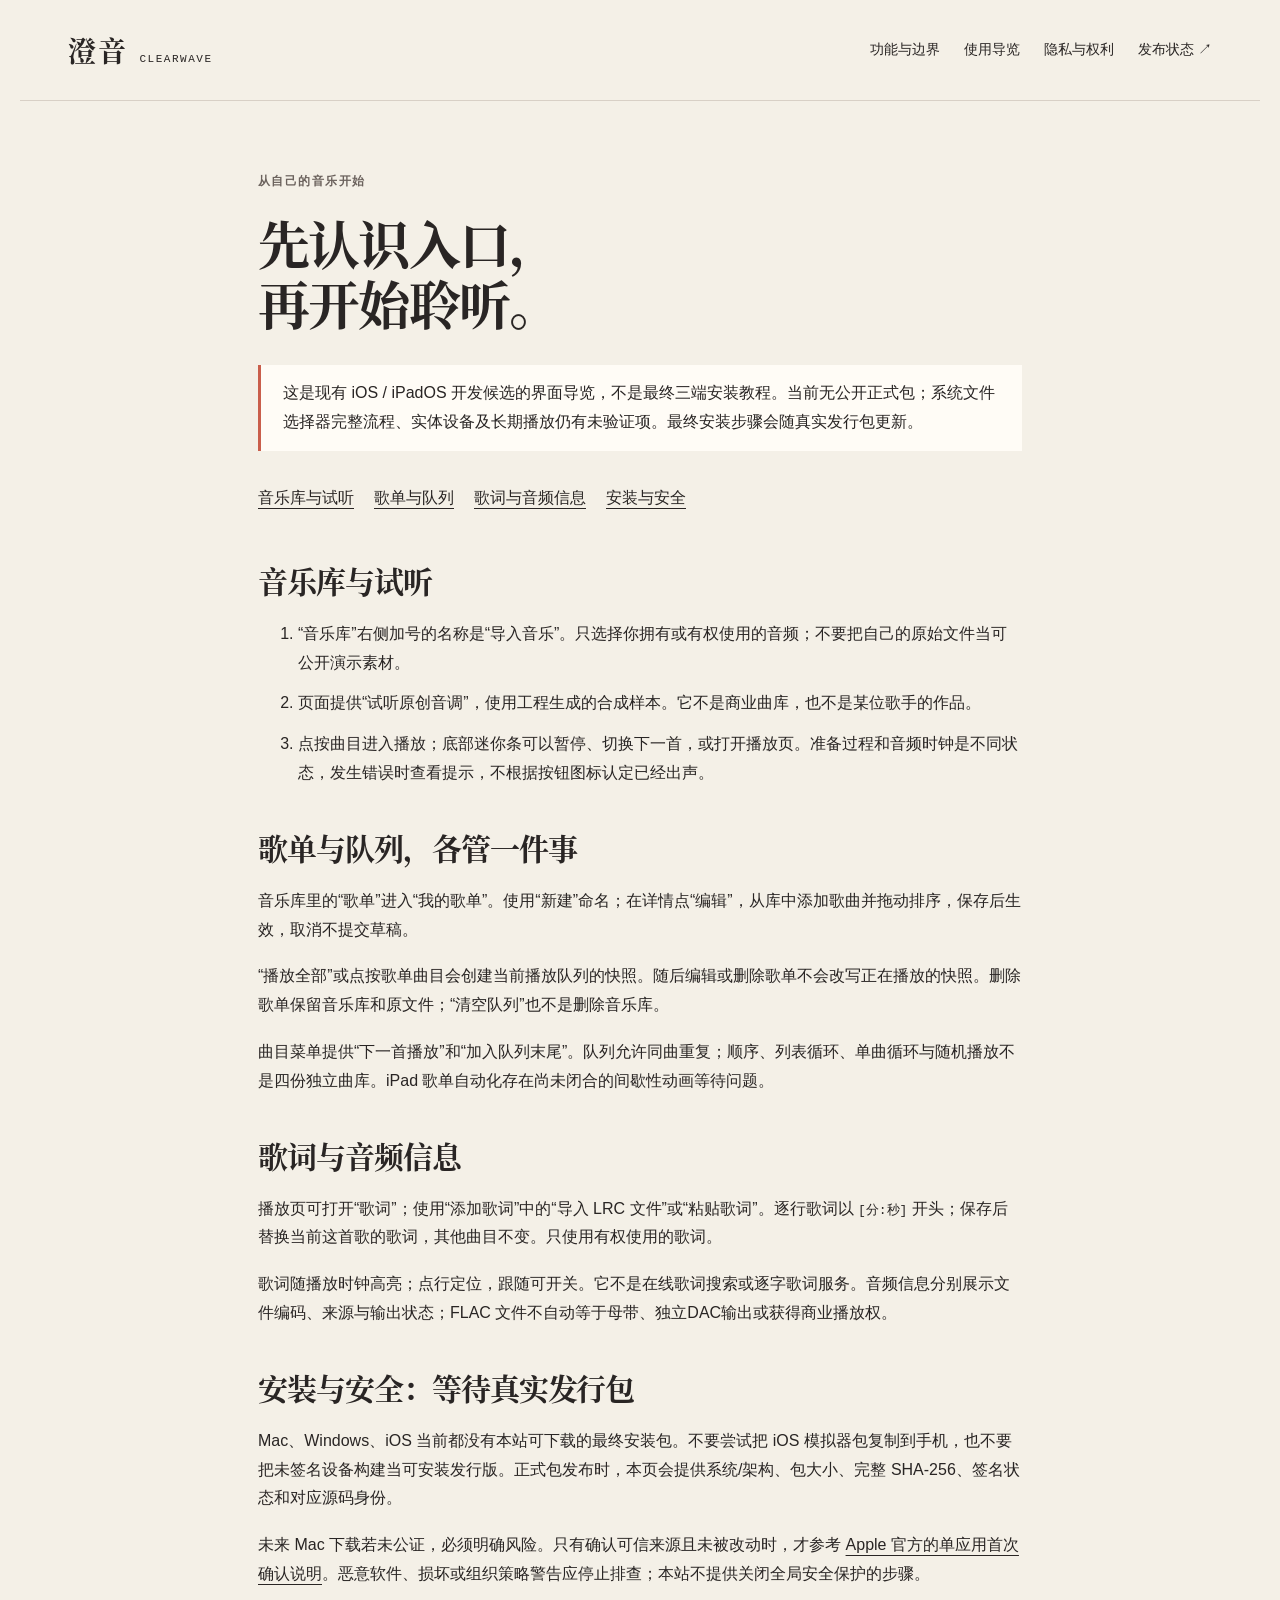
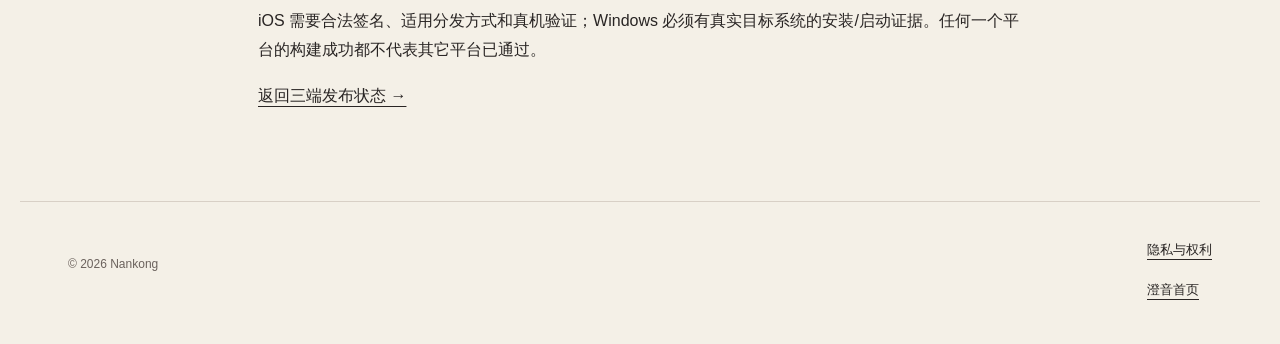
==== docs/guide.html @ 3a29a629 "Publish ClearWave website preview and explicit platform status" ====
<!doctype html>
<html lang="zh-CN"><head><meta charset="utf-8"><meta name="viewport" content="width=device-width, initial-scale=1"><title>使用导览 — 澄音音乐 ClearWave</title><link rel="stylesheet" href="style.css"></head><body>
<a class="skip" href="#main">跳到正文</a><header class="wrap header"><a class="brand" href="./">澄音<span>CLEARWAVE</span></a><nav aria-label="主导航"><a href="index.html#experience">功能与边界</a><a href="guide.html" aria-current="page">使用导览</a><a href="rights.html">隐私与权利</a><a href="index.html#downloads">发布状态 ↗</a></nav></header>
<main id="main" class="document wrap"><p class="eyebrow">从自己的音乐开始</p><h1>先认识入口，<br>再开始聆听。</h1><div class="notice"><p>这是现有 iOS / iPadOS 开发候选的界面导览，不是最终三端安装教程。当前无公开正式包；系统文件选择器完整流程、实体设备及长期播放仍有未验证项。最终安装步骤会随真实发行包更新。</p></div>
<nav class="toc" aria-label="本页目录"><a href="#library">音乐库与试听</a><a href="#playlists">歌单与队列</a><a href="#lyrics">歌词与音频信息</a><a href="#install">安装与安全</a></nav>
<h2 id="library">音乐库与试听</h2><ol><li>“音乐库”右侧加号的名称是“导入音乐”。只选择你拥有或有权使用的音频；不要把自己的原始文件当可公开演示素材。</li><li>页面提供“试听原创音调”，使用工程生成的合成样本。它不是商业曲库，也不是某位歌手的作品。</li><li>点按曲目进入播放；底部迷你条可以暂停、切换下一首，或打开播放页。准备过程和音频时钟是不同状态，发生错误时查看提示，不根据按钮图标认定已经出声。</li></ol>
<h2 id="playlists">歌单与队列，各管一件事</h2><p>音乐库里的“歌单”进入“我的歌单”。使用“新建”命名；在详情点“编辑”，从库中添加歌曲并拖动排序，保存后生效，取消不提交草稿。</p><p>“播放全部”或点按歌单曲目会创建当前播放队列的快照。随后编辑或删除歌单不会改写正在播放的快照。删除歌单保留音乐库和原文件；“清空队列”也不是删除音乐库。</p><p>曲目菜单提供“下一首播放”和“加入队列末尾”。队列允许同曲重复；顺序、列表循环、单曲循环与随机播放不是四份独立曲库。iPad 歌单自动化存在尚未闭合的间歇性动画等待问题。</p>
<h2 id="lyrics">歌词与音频信息</h2><p>播放页可打开“歌词”；使用“添加歌词”中的“导入 LRC 文件”或“粘贴歌词”。逐行歌词以 <code>[分:秒]</code> 开头；保存后替换当前这首歌的歌词，其他曲目不变。只使用有权使用的歌词。</p><p>歌词随播放时钟高亮；点行定位，跟随可开关。它不是在线歌词搜索或逐字歌词服务。音频信息分别展示文件编码、来源与输出状态；FLAC 文件不自动等于母带、独立DAC输出或获得商业播放权。</p>
<h2 id="install">安装与安全：等待真实发行包</h2><p>Mac、Windows、iOS 当前都没有本站可下载的最终安装包。不要尝试把 iOS 模拟器包复制到手机，也不要把未签名设备构建当可安装发行版。正式包发布时，本页会提供系统/架构、包大小、完整 SHA-256、签名状态和对应源码身份。</p><p>未来 Mac 下载若未公证，必须明确风险。只有确认可信来源且未被改动时，才参考 <a href="https://support.apple.com/zh-cn/102445">Apple 官方的单应用首次确认说明</a>。恶意软件、损坏或组织策略警告应停止排查；本站不提供关闭全局安全保护的步骤。</p><p>iOS 需要合法签名、适用分发方式和真机验证；Windows 必须有真实目标系统的安装/启动证据。任何一个平台的构建成功都不代表其它平台已通过。</p>
<p><a href="index.html#downloads">返回三端发布状态 →</a></p></main><footer class="wrap footer"><p>© 2026 Nankong</p><div><a href="rights.html">隐私与权利</a><a href="./">澄音首页</a></div></footer></body></html>
---- docs/style.css ----
@font-face{font-family:ClearWaveTitle;src:url('fonts/ClearWaveTitle-Bold.woff2') format('woff2');font-weight:700;font-style:normal;font-display:swap}
:root{--paper:#f4f0e7;--ink:#292524;--coral:#c95e4b;--muted:#6b625d;--surface:#fffcf6;--line:#d8d0c6;--deep:#292524}
*{box-sizing:border-box}html{scroll-behavior:smooth;scroll-padding-top:36px}body{margin:0;background:var(--paper);color:var(--ink);font-family:-apple-system,BlinkMacSystemFont,"PingFang SC","Microsoft YaHei",sans-serif;font-size:16px;line-height:1.8}a{color:inherit;text-decoration-thickness:1px;text-underline-offset:5px}a:hover{color:#a94030}a:focus-visible,summary:focus-visible{outline:3px solid var(--coral);outline-offset:5px}img{display:block;max-width:100%;height:auto}h1,h2,h3,.brand{font-family:ClearWaveTitle,"Songti SC",serif;font-weight:700;line-height:1.3;letter-spacing:-.035em}h1,h2,h3,p,figure{margin:0}h1{font-size:clamp(76px,8vw,120px);line-height:1.16;margin:28px 0}h1 em{font-style:normal;color:var(--coral)}h2{font-size:clamp(34px,4.2vw,58px);margin-bottom:24px}h3{font-size:25px;margin-bottom:20px}p+p{margin-top:16px}.wrap{max-width:1240px;padding-inline:48px;margin:auto}.header{display:flex;justify-content:space-between;gap:24px;align-items:center;padding-block:28px;border-bottom:1px solid var(--line)}.brand{display:flex;align-items:baseline;gap:12px;font-size:28px;white-space:nowrap;text-decoration:none;letter-spacing:.06em}.brand span{font-family:ui-monospace,monospace;font-size:11px;font-weight:500;letter-spacing:.14em}.header nav{display:flex;gap:24px;align-items:center;font-size:14px}.header nav a{text-decoration:none;min-height:44px;display:inline-flex;align-items:center}.nav-status{border-bottom:1px solid var(--coral)}.skip{position:absolute;left:16px;top:-100px;background:var(--surface);padding:12px;z-index:10}.skip:focus{top:12px}.hero{display:grid;grid-template-columns:1.05fr .85fr;gap:72px;align-items:center;padding-block:64px 90px}.eyebrow,.label{font-size:12px;letter-spacing:.12em;font-weight:600}.eyebrow{color:var(--muted)}.dot{display:inline-block;width:7px;height:7px;background:var(--coral);border-radius:50%;vertical-align:middle;margin-right:8px}.lead{font-size:24px;line-height:1.6;margin-bottom:20px}.intro{color:var(--muted);max-width:380px}.actions{display:flex;gap:26px;align-items:center;flex-wrap:wrap;margin-top:32px}.button{display:inline-flex;gap:32px;align-items:center;min-height:52px;padding:12px 24px;background:var(--coral);color:#fff;text-decoration:none;border-radius:2px}.button:hover{background:#a94030;color:white}.text-link{font-size:14px}.hero-note{margin-top:30px;font-size:12px;color:var(--muted)}.hero-visual{max-width:390px;justify-self:end;transform:rotate(2deg);box-shadow:0 28px 46px #29252414}.hero-visual img{width:100%}.hero-visual figcaption{position:relative;font-size:11px;padding:14px 20px;background:var(--surface);line-height:1.6}.section-head{max-width:620px;margin-bottom:44px}.section-head .eyebrow{margin-bottom:20px}.section-head>p:last-child{color:var(--muted)}.experience{padding-block:40px 96px}.feature-grid{display:grid;grid-template-columns:1fr 1fr;gap:0 64px}.feature-grid article{padding-block:32px;border-top:1px solid var(--line)}.feature-grid .label{color:var(--coral);margin-bottom:16px}.feature-grid p:not(.label){max-width:470px}.feature-grid small{display:block;color:var(--muted);margin-top:16px;font-size:12px}.boundary{border-left:3px solid var(--coral);padding:12px 28px;margin-top:30px}.boundary h3{font-size:22px;margin-bottom:10px}.boundary p{color:var(--muted);font-size:14px;max-width:940px}.platforms{background:var(--deep);color:var(--surface);padding-block:88px}.platforms .eyebrow,.platforms .section-head>p:last-child{color:#c9c0b6}.platform-grid{display:grid;grid-template-columns:repeat(3,1fr);gap:28px}.platform-grid article{padding:26px 0;border-top:1px solid #796e65}.platform-grid .label{color:#dca28e;margin-bottom:18px}.platform-grid h3{font-size:30px;margin-bottom:14px}.status{display:inline-block;padding:2px 12px;border:1px solid #928374;font-size:12px;margin-bottom:20px;border-radius:30px}.platform-grid article>p:not(.label):not(.unavailable){font-size:14px;color:#d1c7bc;min-height:102px}.platform-grid dl{font-size:12px;border-top:1px solid #5e534b;margin-top:20px;padding-top:12px}.platform-grid dt{color:#b7aa9c}.platform-grid dd{margin:0 0 12px;overflow-wrap:anywhere}.unavailable{font-size:14px;border-bottom:1px solid #6a5f55;padding-bottom:18px;margin-top:24px;color:#dfad98}.release-note{border-top:1px solid #6a5f55;padding-top:28px;margin-top:22px}.release-note h3{font-size:22px;margin-bottom:14px}.release-note p{max-width:900px;color:#d1c7bc;font-size:14px;margin-bottom:20px}.platforms a:hover{color:#f9c4af}.media{display:grid;grid-template-columns:1fr 1fr;gap:80px;padding-block:90px}.media-copy p{color:var(--muted);font-size:14px}.media-copy a{display:inline-flex;min-height:44px;align-items:center;margin-top:14px}.faq{padding-bottom:90px}.faq details{border-top:1px solid var(--line);padding-block:18px}.faq summary{cursor:pointer;min-height:44px;align-content:center}.faq details p{max-width:860px;color:var(--muted);font-size:14px;padding:12px 24px}.footer{border-top:1px solid var(--line);padding-block:36px;display:flex;justify-content:space-between;gap:28px}.footer p{font-size:12px;color:var(--muted);margin-top:16px}.footer>div:last-child{display:flex;flex-direction:column;gap:10px;font-size:13px}.footer a{min-height:30px}.document{max-width:860px;padding-block:70px 90px}.document h1{font-size:52px;margin:20px 0 32px}.document h2{font-size:30px;margin:40px 0 20px}.document h3{font-size:22px;margin:30px 0 14px}.document li+li{margin-top:12px}.document .notice{border-left:3px solid var(--coral);padding:14px 22px;background:var(--surface);margin-block:26px}.document p,.document li{overflow-wrap:anywhere}.document p+p{margin-top:18px}.document code{font-size:13px;overflow-wrap:anywhere}.document .toc{display:flex;flex-wrap:wrap;gap:20px;margin-bottom:30px}.document .toc a{min-height:44px;display:inline-flex;align-items:center}
@media(max-width:850px){.wrap{padding-inline:28px}.header{align-items:flex-start;flex-direction:column;gap:14px}.header nav{width:100%;gap:20px;flex-wrap:wrap}.hero{gap:36px;padding-block:44px 64px}.hero-visual{transform:none}.platform-grid{grid-template-columns:1fr}.platform-grid article>p:not(.label):not(.unavailable){min-height:0}.platform-grid dl{display:grid;grid-template-columns:130px 1fr;gap:8px}.platform-grid dd{margin:0}.media{gap:40px}.feature-grid{gap:0 36px}}
@media(max-width:600px){.wrap{padding-inline:24px}.brand{font-size:26px}.header nav{font-size:12px;gap:8px 20px}.header{padding-block:20px}.hero{grid-template-columns:1fr;gap:44px;padding-top:40px}h1{font-size:88px;margin-block:24px}.lead{font-size:22px}.hero-visual{width:85%;max-width:330px;justify-self:center}.hero-note{font-size:11px}.hero-visual figcaption{font-size:10px}.hero-copy .eyebrow{font-size:11px}.feature-grid{grid-template-columns:1fr}.experience{padding-top:20px}.section-head{margin-bottom:28px}.boundary{padding-left:18px}.platforms{padding-block:56px}.media{grid-template-columns:1fr;gap:10px;padding-block:60px}.media .section-head{margin-bottom:16px}.faq{padding-bottom:50px}.faq details p{padding-inline:0}.footer{flex-direction:column}.document{padding-block:40px 60px}.document h1{font-size:40px}.document ol,.document ul{padding-left:24px}}
@media(prefers-reduced-motion:reduce){html{scroll-behavior:auto}}
.button{background:#ad4938}.feature-grid .label{color:#a94334}
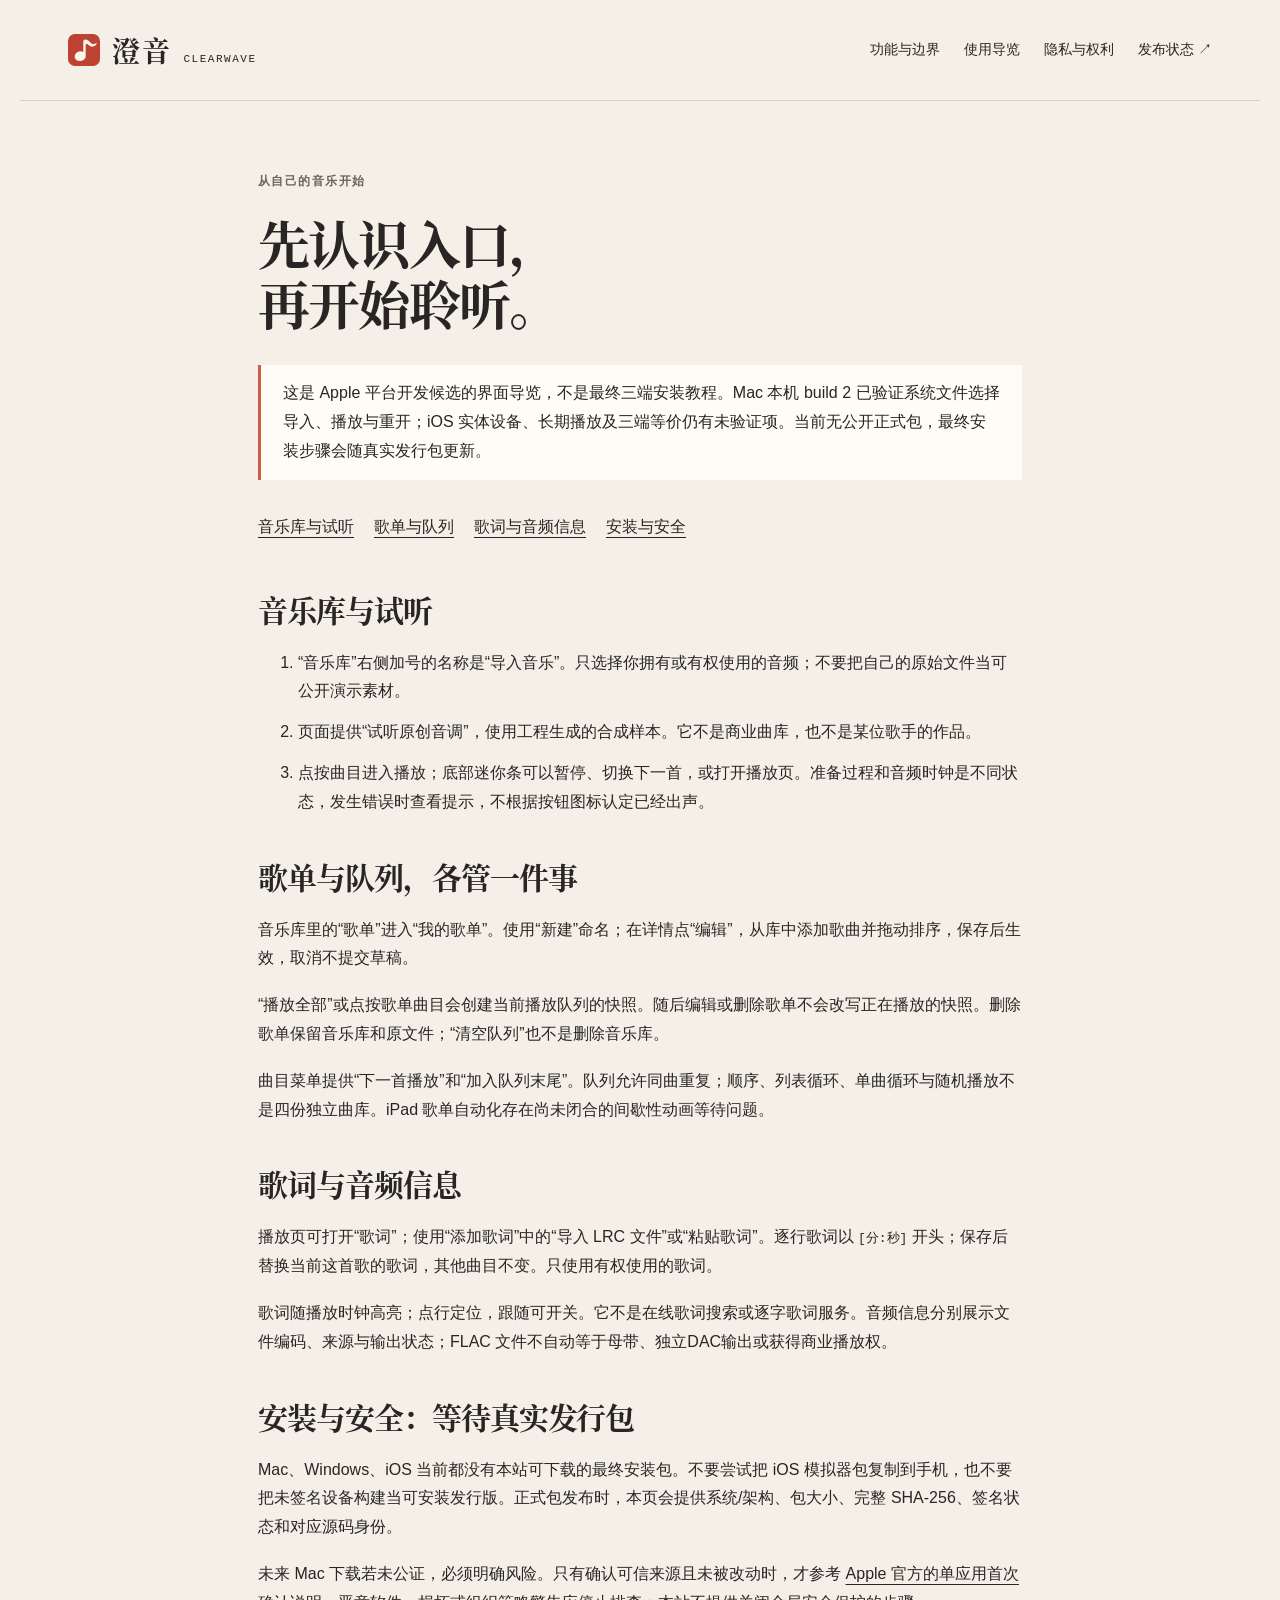
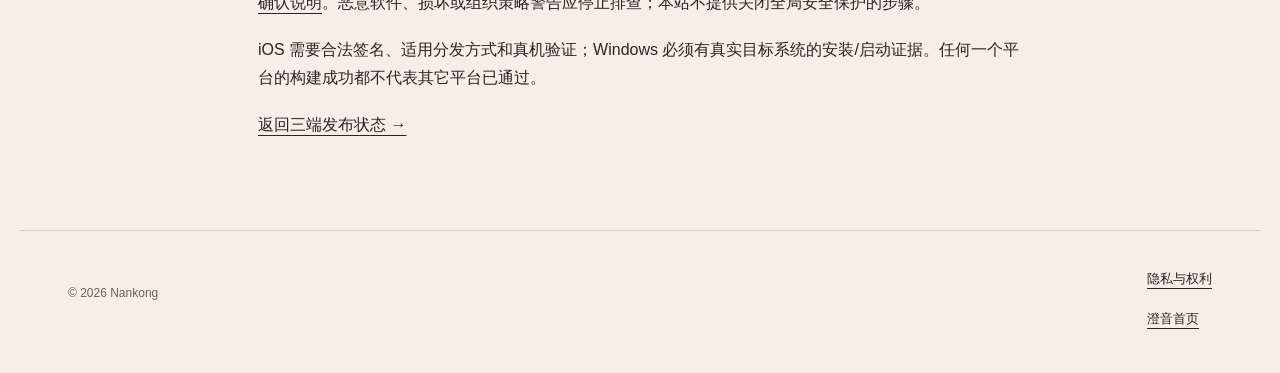
==== commit 3f777e59: "Update brand and accurate Mac/Windows preview status" ====
--- a/docs/guide.html
+++ b/docs/guide.html
@@ -1,7 +1,7 @@
 <!doctype html>
-<html lang="zh-CN"><head><meta charset="utf-8"><meta name="viewport" content="width=device-width, initial-scale=1"><title>使用导览 — 澄音音乐 ClearWave</title><link rel="stylesheet" href="style.css"></head><body>
-<a class="skip" href="#main">跳到正文</a><header class="wrap header"><a class="brand" href="./">澄音<span>CLEARWAVE</span></a><nav aria-label="主导航"><a href="index.html#experience">功能与边界</a><a href="guide.html" aria-current="page">使用导览</a><a href="rights.html">隐私与权利</a><a href="index.html#downloads">发布状态 ↗</a></nav></header>
-<main id="main" class="document wrap"><p class="eyebrow">从自己的音乐开始</p><h1>先认识入口，<br>再开始聆听。</h1><div class="notice"><p>这是现有 iOS / iPadOS 开发候选的界面导览，不是最终三端安装教程。当前无公开正式包；系统文件选择器完整流程、实体设备及长期播放仍有未验证项。最终安装步骤会随真实发行包更新。</p></div>
+<html lang="zh-CN"><head><meta charset="utf-8"><meta name="viewport" content="width=device-width, initial-scale=1"><title>使用导览 — 澄音音乐 ClearWave</title><link rel="stylesheet" href="style.css"><link rel="icon" href="brand-mark-r2a.png" type="image/png"></head><body>
+<a class="skip" href="#main">跳到正文</a><header class="wrap header"><a class="brand" href="./"><img src="brand-mark-r2a.png" width="32" height="32" alt="">澄音<span>CLEARWAVE</span></a><nav aria-label="主导航"><a href="index.html#experience">功能与边界</a><a href="guide.html" aria-current="page">使用导览</a><a href="rights.html">隐私与权利</a><a href="index.html#downloads">发布状态 ↗</a></nav></header>
+<main id="main" class="document wrap"><p class="eyebrow">从自己的音乐开始</p><h1>先认识入口，<br>再开始聆听。</h1><div class="notice"><p>这是 Apple 平台开发候选的界面导览，不是最终三端安装教程。Mac 本机 build 2 已验证系统文件选择导入、播放与重开；iOS 实体设备、长期播放及三端等价仍有未验证项。当前无公开正式包，最终安装步骤会随真实发行包更新。</p></div>
 <nav class="toc" aria-label="本页目录"><a href="#library">音乐库与试听</a><a href="#playlists">歌单与队列</a><a href="#lyrics">歌词与音频信息</a><a href="#install">安装与安全</a></nav>
 <h2 id="library">音乐库与试听</h2><ol><li>“音乐库”右侧加号的名称是“导入音乐”。只选择你拥有或有权使用的音频；不要把自己的原始文件当可公开演示素材。</li><li>页面提供“试听原创音调”，使用工程生成的合成样本。它不是商业曲库，也不是某位歌手的作品。</li><li>点按曲目进入播放；底部迷你条可以暂停、切换下一首，或打开播放页。准备过程和音频时钟是不同状态，发生错误时查看提示，不根据按钮图标认定已经出声。</li></ol>
 <h2 id="playlists">歌单与队列，各管一件事</h2><p>音乐库里的“歌单”进入“我的歌单”。使用“新建”命名；在详情点“编辑”，从库中添加歌曲并拖动排序，保存后生效，取消不提交草稿。</p><p>“播放全部”或点按歌单曲目会创建当前播放队列的快照。随后编辑或删除歌单不会改写正在播放的快照。删除歌单保留音乐库和原文件；“清空队列”也不是删除音乐库。</p><p>曲目菜单提供“下一首播放”和“加入队列末尾”。队列允许同曲重复；顺序、列表循环、单曲循环与随机播放不是四份独立曲库。iPad 歌单自动化存在尚未闭合的间歇性动画等待问题。</p>
--- a/docs/style.css
+++ b/docs/style.css
@@ -1,4 +1,5 @@
 @font-face{font-family:ClearWaveTitle;src:url('fonts/ClearWaveTitle-Bold.woff2') format('woff2');font-weight:700;font-style:normal;font-display:swap}
+.brand img{width:32px;height:32px;align-self:center;flex:none;border-radius:7px}
 :root{--paper:#f4f0e7;--ink:#292524;--coral:#c95e4b;--muted:#6b625d;--surface:#fffcf6;--line:#d8d0c6;--deep:#292524}
 *{box-sizing:border-box}html{scroll-behavior:smooth;scroll-padding-top:36px}body{margin:0;background:var(--paper);color:var(--ink);font-family:-apple-system,BlinkMacSystemFont,"PingFang SC","Microsoft YaHei",sans-serif;font-size:16px;line-height:1.8}a{color:inherit;text-decoration-thickness:1px;text-underline-offset:5px}a:hover{color:#a94030}a:focus-visible,summary:focus-visible{outline:3px solid var(--coral);outline-offset:5px}img{display:block;max-width:100%;height:auto}h1,h2,h3,.brand{font-family:ClearWaveTitle,"Songti SC",serif;font-weight:700;line-height:1.3;letter-spacing:-.035em}h1,h2,h3,p,figure{margin:0}h1{font-size:clamp(76px,8vw,120px);line-height:1.16;margin:28px 0}h1 em{font-style:normal;color:var(--coral)}h2{font-size:clamp(34px,4.2vw,58px);margin-bottom:24px}h3{font-size:25px;margin-bottom:20px}p+p{margin-top:16px}.wrap{max-width:1240px;padding-inline:48px;margin:auto}.header{display:flex;justify-content:space-between;gap:24px;align-items:center;padding-block:28px;border-bottom:1px solid var(--line)}.brand{display:flex;align-items:baseline;gap:12px;font-size:28px;white-space:nowrap;text-decoration:none;letter-spacing:.06em}.brand span{font-family:ui-monospace,monospace;font-size:11px;font-weight:500;letter-spacing:.14em}.header nav{display:flex;gap:24px;align-items:center;font-size:14px}.header nav a{text-decoration:none;min-height:44px;display:inline-flex;align-items:center}.nav-status{border-bottom:1px solid var(--coral)}.skip{position:absolute;left:16px;top:-100px;background:var(--surface);padding:12px;z-index:10}.skip:focus{top:12px}.hero{display:grid;grid-template-columns:1.05fr .85fr;gap:72px;align-items:center;padding-block:64px 90px}.eyebrow,.label{font-size:12px;letter-spacing:.12em;font-weight:600}.eyebrow{color:var(--muted)}.dot{display:inline-block;width:7px;height:7px;background:var(--coral);border-radius:50%;vertical-align:middle;margin-right:8px}.lead{font-size:24px;line-height:1.6;margin-bottom:20px}.intro{color:var(--muted);max-width:380px}.actions{display:flex;gap:26px;align-items:center;flex-wrap:wrap;margin-top:32px}.button{display:inline-flex;gap:32px;align-items:center;min-height:52px;padding:12px 24px;background:var(--coral);color:#fff;text-decoration:none;border-radius:2px}.button:hover{background:#a94030;color:white}.text-link{font-size:14px}.hero-note{margin-top:30px;font-size:12px;color:var(--muted)}.hero-visual{max-width:390px;justify-self:end;transform:rotate(2deg);box-shadow:0 28px 46px #29252414}.hero-visual img{width:100%}.hero-visual figcaption{position:relative;font-size:11px;padding:14px 20px;background:var(--surface);line-height:1.6}.section-head{max-width:620px;margin-bottom:44px}.section-head .eyebrow{margin-bottom:20px}.section-head>p:last-child{color:var(--muted)}.experience{padding-block:40px 96px}.feature-grid{display:grid;grid-template-columns:1fr 1fr;gap:0 64px}.feature-grid article{padding-block:32px;border-top:1px solid var(--line)}.feature-grid .label{color:var(--coral);margin-bottom:16px}.feature-grid p:not(.label){max-width:470px}.feature-grid small{display:block;color:var(--muted);margin-top:16px;font-size:12px}.boundary{border-left:3px solid var(--coral);padding:12px 28px;margin-top:30px}.boundary h3{font-size:22px;margin-bottom:10px}.boundary p{color:var(--muted);font-size:14px;max-width:940px}.platforms{background:var(--deep);color:var(--surface);padding-block:88px}.platforms .eyebrow,.platforms .section-head>p:last-child{color:#c9c0b6}.platform-grid{display:grid;grid-template-columns:repeat(3,1fr);gap:28px}.platform-grid article{padding:26px 0;border-top:1px solid #796e65}.platform-grid .label{color:#dca28e;margin-bottom:18px}.platform-grid h3{font-size:30px;margin-bottom:14px}.status{display:inline-block;padding:2px 12px;border:1px solid #928374;font-size:12px;margin-bottom:20px;border-radius:30px}.platform-grid article>p:not(.label):not(.unavailable){font-size:14px;color:#d1c7bc;min-height:102px}.platform-grid dl{font-size:12px;border-top:1px solid #5e534b;margin-top:20px;padding-top:12px}.platform-grid dt{color:#b7aa9c}.platform-grid dd{margin:0 0 12px;overflow-wrap:anywhere}.unavailable{font-size:14px;border-bottom:1px solid #6a5f55;padding-bottom:18px;margin-top:24px;color:#dfad98}.release-note{border-top:1px solid #6a5f55;padding-top:28px;margin-top:22px}.release-note h3{font-size:22px;margin-bottom:14px}.release-note p{max-width:900px;color:#d1c7bc;font-size:14px;margin-bottom:20px}.platforms a:hover{color:#f9c4af}.media{display:grid;grid-template-columns:1fr 1fr;gap:80px;padding-block:90px}.media-copy p{color:var(--muted);font-size:14px}.media-copy a{display:inline-flex;min-height:44px;align-items:center;margin-top:14px}.faq{padding-bottom:90px}.faq details{border-top:1px solid var(--line);padding-block:18px}.faq summary{cursor:pointer;min-height:44px;align-content:center}.faq details p{max-width:860px;color:var(--muted);font-size:14px;padding:12px 24px}.footer{border-top:1px solid var(--line);padding-block:36px;display:flex;justify-content:space-between;gap:28px}.footer p{font-size:12px;color:var(--muted);margin-top:16px}.footer>div:last-child{display:flex;flex-direction:column;gap:10px;font-size:13px}.footer a{min-height:30px}.document{max-width:860px;padding-block:70px 90px}.document h1{font-size:52px;margin:20px 0 32px}.document h2{font-size:30px;margin:40px 0 20px}.document h3{font-size:22px;margin:30px 0 14px}.document li+li{margin-top:12px}.document .notice{border-left:3px solid var(--coral);padding:14px 22px;background:var(--surface);margin-block:26px}.document p,.document li{overflow-wrap:anywhere}.document p+p{margin-top:18px}.document code{font-size:13px;overflow-wrap:anywhere}.document .toc{display:flex;flex-wrap:wrap;gap:20px;margin-bottom:30px}.document .toc a{min-height:44px;display:inline-flex;align-items:center}
 @media(max-width:850px){.wrap{padding-inline:28px}.header{align-items:flex-start;flex-direction:column;gap:14px}.header nav{width:100%;gap:20px;flex-wrap:wrap}.hero{gap:36px;padding-block:44px 64px}.hero-visual{transform:none}.platform-grid{grid-template-columns:1fr}.platform-grid article>p:not(.label):not(.unavailable){min-height:0}.platform-grid dl{display:grid;grid-template-columns:130px 1fr;gap:8px}.platform-grid dd{margin:0}.media{gap:40px}.feature-grid{gap:0 36px}}
